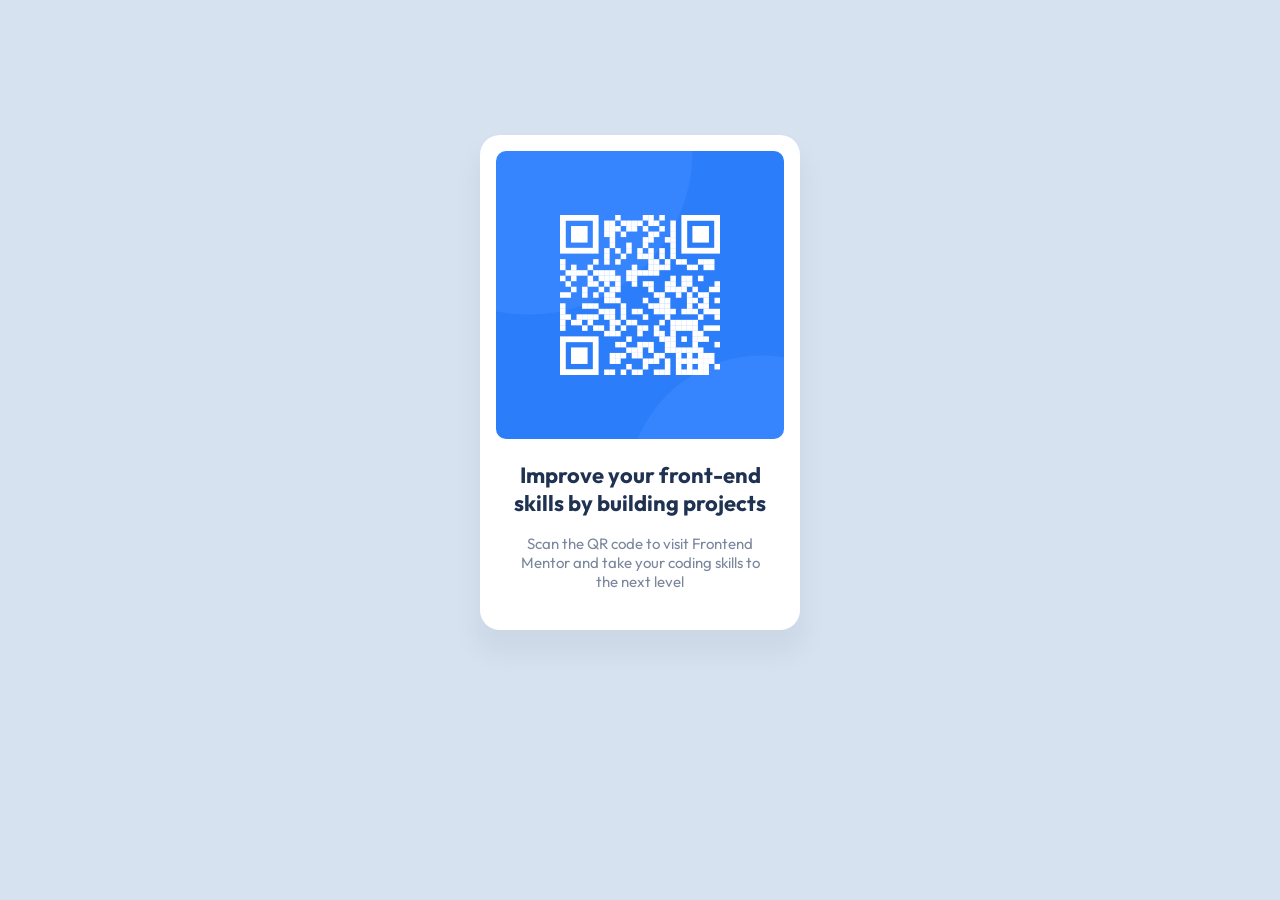
==== frontendmentor/1.qrcode/index.html @ 791f6148 "Add First Challenge I added QRcode Challenge to this site QRCode is a Html CSS challenge from fronte" ====
<!DOCTYPE html>
<html lang="en">
  <head>
    <meta charset="UTF-8" />
    <meta name="viewport" content="width=device-width, initial-scale=1.0" />
    <!-- displays site properly based on user's device -->

    <link
      rel="icon"
      type="image/png"
      sizes="32x32"
      href="./images/favicon-32x32.png"
    />
    <link rel="stylesheet" href="https://fonts.googleapis.com/css?family=Outfit:400,700" type="text/css">
    <link  rel="stylesheet" href="./style.css" type="text/css"/>
    <title>Frontend Mentor | QR code component</title>
  </head>
  <body>
    <main class="card">
      <img class="img" src="./images/image-qr-code.png" />
      <h1 class="title">Improve your front-end skills by building projects</h1>
      <p class="paragraph">
        Scan the QR code to visit Frontend Mentor and take your coding skills to
        the next level
      </p>
    </main>
  </body>
</html>
---- frontendmentor/1.qrcode/style.css ----
:root {
  --main-font: Outfit;
  --main-bg: #d6e2f0;
  --cart-bg: #ffffff;
  --title-color: #1f3251;
  --paragraph-color: #7b879d;
}

/* border-box: padding & border included in tag size*/
* {
  box-sizing: border-box;
}

/* css reset */
body, div, h1, p {
  margin:0;
  padding:0;
}

body {
  background-color: var(--main-bg);
  font-family: var(--main-font, sans-serif);
}
.card {
  /*we can omit display flex and its direction*/
  display: flex;
  flex-direction: column;
  /*******************************************/
  background-color: var(--cart-bg);
  width: 85vw;
  margin: auto;
  margin-top:15vh;
  border-radius: 20px;
  padding: 16px;
  text-align: center;
  box-shadow: 0px 20px 20px 5px rgb(123 135 157 / 10%);
}
.card .img {
  max-width: 100%;
  border-radius: 10px;
  margin-bottom:22px;
}

.card .title {
  font-weight: 700;
  font-size: 22px;
  color: var(--title-color);
  margin-bottom:17px;
}

.card .paragraph {
  font-size: 15px;
  font-weight: 400;
  color: var(--paragraph-color);
  margin-bottom: 23px;
  padding: 0 14px;
}

@media (min-width: 376px) {
  .card {
    max-width: 320px;
  }
}
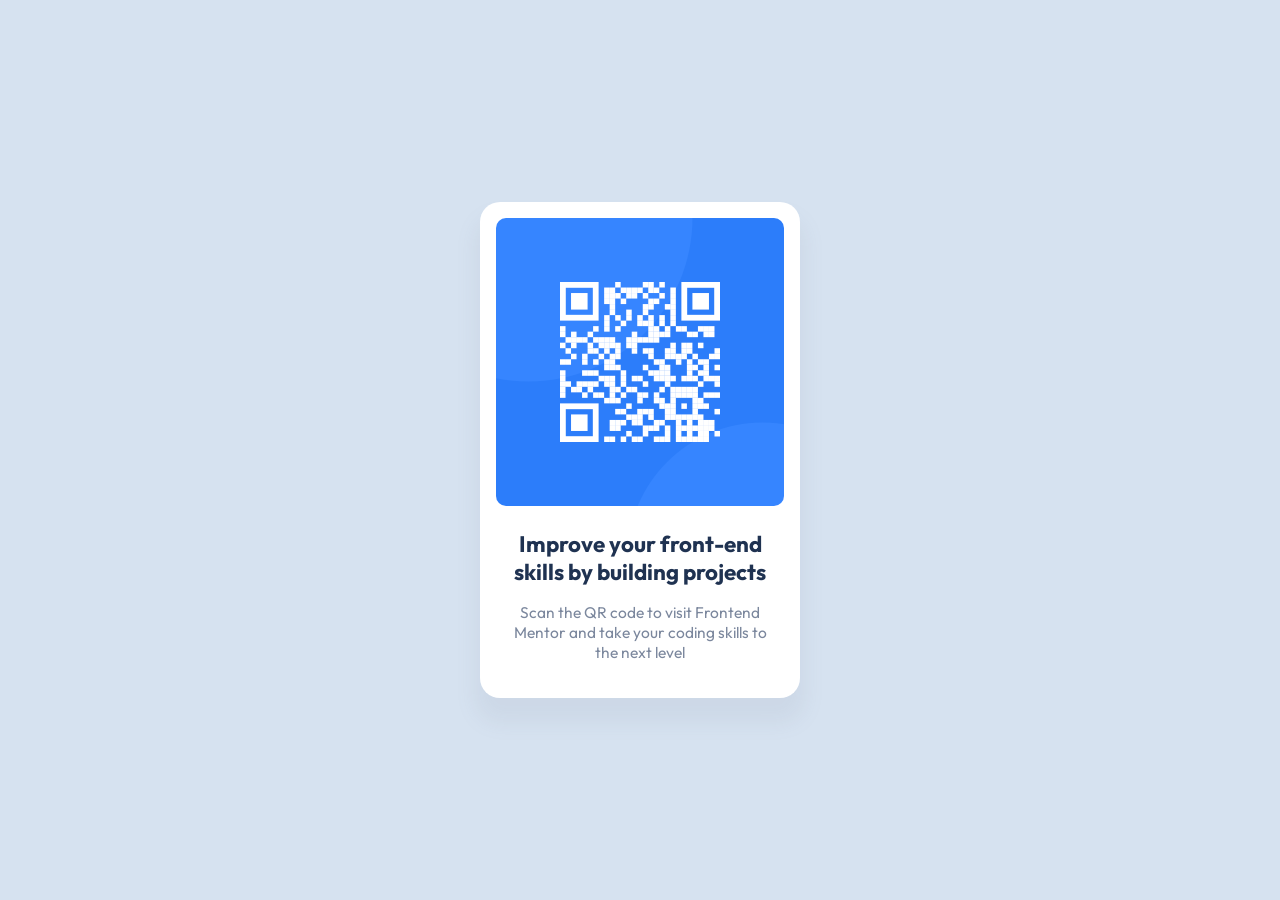
==== commit 8f464906: "Refine the solution" ====
--- a/frontendmentor/1.qrcode/index.html
+++ b/frontendmentor/1.qrcode/index.html
@@ -16,13 +16,12 @@
     <title>Frontend Mentor | QR code component</title>
   </head>
   <body>
-    <main class="card">
-      <img class="img" src="./images/image-qr-code.png" />
+    <main class="container">
+      <div class="card">
+      <img class="img" src="./images/image-qr-code.png" alt="qrcode for frontendmentor" />
       <h1 class="title">Improve your front-end skills by building projects</h1>
-      <p class="paragraph">
-        Scan the QR code to visit Frontend Mentor and take your coding skills to
-        the next level
-      </p>
+      <p class="paragraph">Scan the QR code to visit Frontend Mentor and take your coding skills to the next level</p>
+    </div>
     </main>
   </body>
 </html>
--- a/frontendmentor/1.qrcode/style.css
+++ b/frontendmentor/1.qrcode/style.css
@@ -12,52 +12,61 @@
 }
 
 /* css reset */
-body, div, h1, p {
-  margin:0;
-  padding:0;
+body,
+main,
+div,
+h1,
+p {
+  margin: 0;
+  padding: 0;
 }
 
 body {
+  font-family: var(--main-font, sans-serif);
   background-color: var(--main-bg);
-  font-family: var(--main-font, sans-serif);
 }
+
+.container {
+  display: flex;
+  align-items: center;
+  justify-content:center;
+  min-height:100vh;
+}
+
 .card {
-  /*we can omit display flex and its direction*/
   display: flex;
   flex-direction: column;
-  /*******************************************/
+  max-width: 85vw;
   background-color: var(--cart-bg);
-  width: 85vw;
-  margin: auto;
-  margin-top:15vh;
-  border-radius: 20px;
-  padding: 16px;
+  border-radius: 1.25rem;
+  padding: 1rem;
+  box-shadow: 0px 20px 20px 5px rgb(123 135 157 / 10%);
   text-align: center;
-  box-shadow: 0px 20px 20px 5px rgb(123 135 157 / 10%);
 }
+
 .card .img {
   max-width: 100%;
   border-radius: 10px;
-  margin-bottom:22px;
 }
 
 .card .title {
   font-weight: 700;
-  font-size: 22px;
+  font-size: 1.4rem;
   color: var(--title-color);
-  margin-bottom:17px;
+  margin-top:1.5rem;
 }
 
 .card .paragraph {
-  font-size: 15px;
   font-weight: 400;
+  font-size: 0.97rem;
   color: var(--paragraph-color);
-  margin-bottom: 23px;
-  padding: 0 14px;
+  padding: 0 1rem;
+  margin-top:1rem;
+  margin-bottom: 1.3rem;
 }
 
 @media (min-width: 376px) {
   .card {
     max-width: 320px;
   }
-} +}
